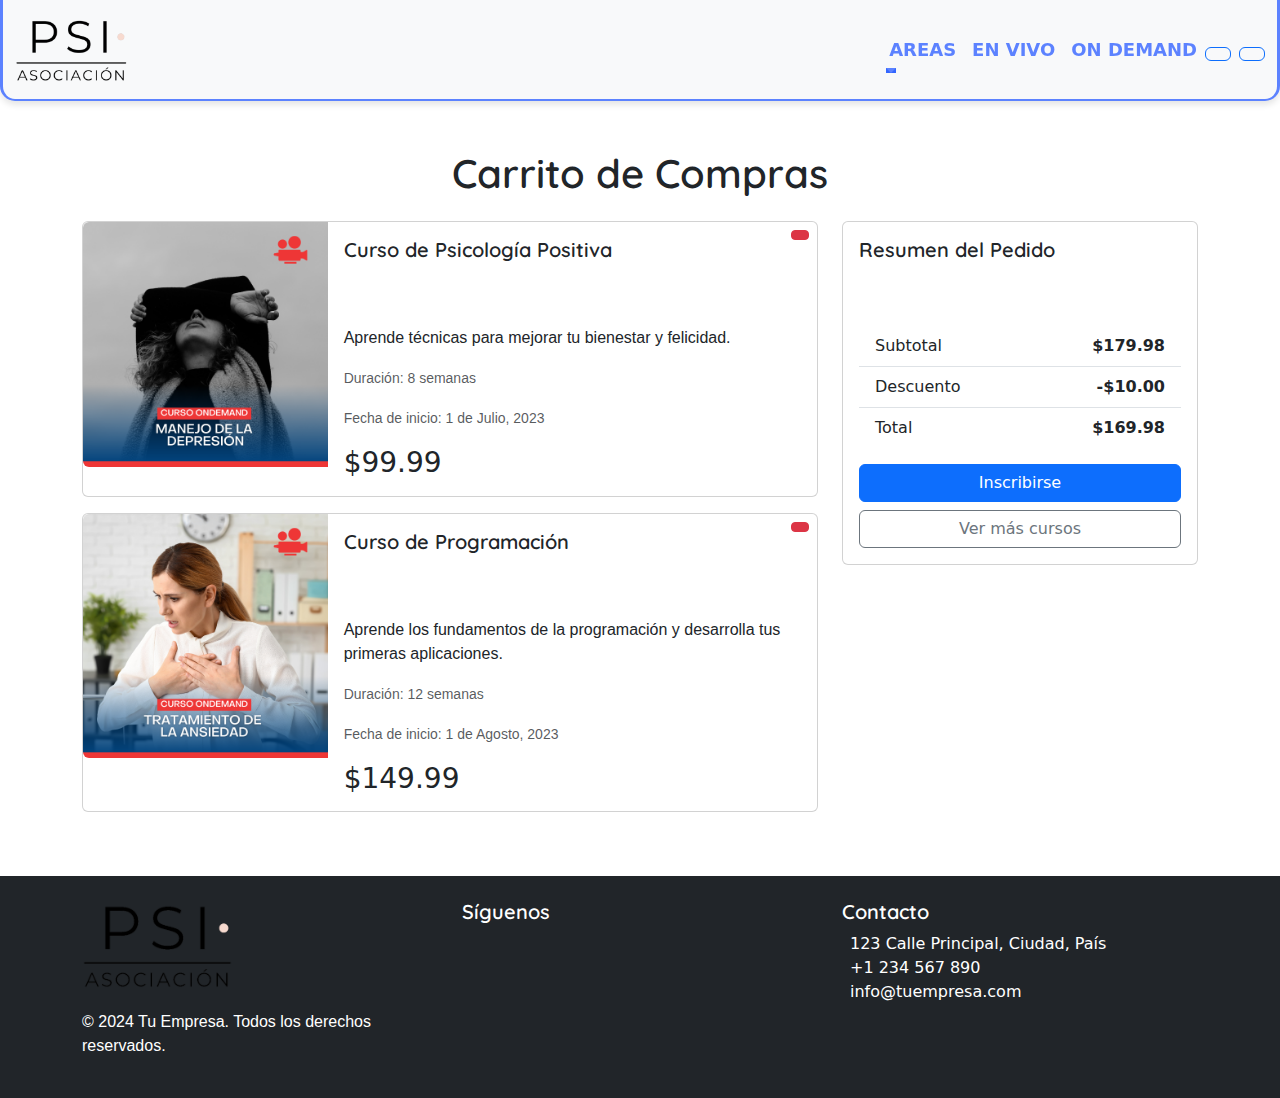
==== pages/carrito.html @ 794c86f7 "primer commit" ====
<!DOCTYPE html>
<html lang="es">
<head>
    <meta name="keywords" content="">
    <meta name="description" content="">
    <meta charset="UTF-8">
    <meta name="viewport" content="width=device-width, initial-scale=1.0">
    <link href="https://cdn.jsdelivr.net/npm/bootstrap@5.3.3/dist/css/bootstrap.min.css" rel="stylesheet" integrity="sha384-QWTKZyjpPEjISv5WaRU9OFeRpok6YctnYmDr5pNlyT2bRjXh0JMhjY6hW+ALEwIH" crossorigin="anonymous">
    
    <link rel="stylesheet" href="https://cdnjs.cloudflare.com/ajax/libs/font-awesome/6.5.1/css/all.min.css" integrity="sha512-DTOQO9RWCH3ppGqcWaEA1BIZOC6xxalwEsw9c2QQeAIftl+Vegovlnee1c9QX4TctnWMn13TZye+giMm8e2LwA==" crossorigin="anonymous" referrerpolicy="no-referrer" />
    
    <link rel="stylesheet" href="../css/style.css">
    
    <title>Landing page | PSI</title>
</head>
<body>


    <!-- NAVBAR -->
    <nav class="navbar navbar-expand-sm sticky-top bg-light">
        <div class="container-fluid">        
            <a class="navbar-brand" href="#">
                <img src="../img/psi1.png" alt="Logo" height="70" class="d-inline-block align-text-top">
            </a>                        
            <button class="navbar-toggler" type="button" data-bs-toggle="collapse" data-bs-target="#mynavbar">
            <span class="navbar-toggler-icon"></span>
            </button>
            <div class="collapse navbar-collapse" id="mynavbar">
            <ul class="navbar-nav ms-auto">
                <li class="nav-item dropdown">
                    <a class="nav-link dropdown-toggle" href="#" role="button" data-bs-toggle="dropdown">Areas <i class="fa-solid fa-chevron-down"></i></a>
                    <ul class="dropdown-menu">
                      <li><a class="dropdown-item" href="#">Psicología</a></li>
                      <li><a class="dropdown-item" href="#">Deportes</a></li>
                      <li><a class="dropdown-item" href="#">Arte</a></li>
                    </ul>
                  </li>
                <li class="nav-item">
                <a class="nav-link" href="javascript:void(0)">En Vivo</a>
                </li>
                <li class="nav-item">
                <a class="nav-link" href="javascript:void(0)">On Demand</a>
                </li>
            </ul>
            
            <div class="d-flex mt-2">
                <button class="btn btn-outline-primary me-2" type="button">
                    <i class="fa-solid fa-cart-shopping"></i> 
                </button>
                <a href="https://www.instagram.com/" target="_blank" class="btn btn-outline-primary" role="button">
                    <i class="fa-brands fa-instagram"></i> 
                </a>
            </div>
            
            </div>
        </div>
    </nav>
    <!-- MAIN -->
    
        <main class="container my-5">
            <h1 class="text-center mb-4">Carrito de Compras</h1>
            <div class="row">
                <div class="col-lg-8">
                    <!-- Curso 1 -->
                    <div class="card mb-3 position-relative">
                        <button class="btn btn-danger btn-sm position-absolute top-0 end-0 m-2"><i class="fas fa-times"></i></button>
                        <div class="row g-0">
                            <div class="col-md-4">
                                <img src="../img/curso1.png" class="img-fluid rounded-start" alt="Curso 1">
                            </div>
                            <div class="col-md-8">
                                <div class="card-body">
                                    <h5 class="card-title">Curso de Psicología Positiva</h5>
                                    <p class="card-text">Aprende técnicas para mejorar tu bienestar y felicidad.</p>
                                    <p class="card-text"><small class="text-muted">Duración: 8 semanas</small></p>
                                    <p class="card-text"><small class="text-muted">Fecha de inicio: 1 de Julio, 2023</small></p>
                                    <div class="d-flex justify-content-between align-items-center">
                                        <span class="h3 mb-0">$99.99</span>
                                    </div>
                                </div>
                            </div>
                        </div>
                    </div>
                    
                    <!-- Curso 2 -->
                    <div class="card mb-3 position-relative">
                        <button class="btn btn-danger btn-sm position-absolute top-0 end-0 m-2"><i class="fas fa-times"></i></button>
                        <div class="row g-0">
                            <div class="col-md-4">
                                <img src="../img/curso2.png" class="img-fluid rounded-start" alt="Curso de Programación">
                            </div>
                            <div class="col-md-8">
                                <div class="card-body">
                                    <h5 class="card-title">Curso de Programación</h5>
                                    <p class="card-text">Aprende los fundamentos de la programación y desarrolla tus primeras aplicaciones.</p>
                                    <p class="card-text"><small class="text-muted">Duración: 12 semanas</small></p>
                                    <p class="card-text"><small class="text-muted">Fecha de inicio: 1 de Agosto, 2023</small></p>
                                    <div class="d-flex justify-content-between align-items-center">
                                        <span class="h3 mb-0">$149.99</span>
                                    </div>
                                </div>
                            </div>
                        </div>
                    </div>
                </div>
                
                <div class="col-lg-4">
                    <div class="card">
                        <div class="card-body">
                            <h5 class="card-title">Resumen del Pedido</h5>
                            <ul class="list-group list-group-flush mb-3">
                                <li class="list-group-item d-flex justify-content-between">
                                    <span>Subtotal</span>
                                    <strong>$179.98</strong>
                                </li>
                                <li class="list-group-item d-flex justify-content-between">
                                    <span>Descuento</span>
                                    <strong>-$10.00</strong>
                                </li>
                                <li class="list-group-item d-flex justify-content-between">
                                    <span>Total</span>
                                    <strong>$169.98</strong>
                                </li>
                            </ul>
                            <a href="inscripcion.html" class="btn btn-primary w-100 mb-2">Inscribirse</a>
                            <a href="../cursos.html" class="btn btn-outline-secondary w-100">Ver más cursos</a>
                        </div>
                    </div>
                </div>
            </div>
        </main>
        

    








    <footer class="bg-dark text-white py-4">
            <div class="container">
                <div class="row">
                    <div class="col-md-4 mb-3 mb-md-0">
                        <img src="../img/psi1.png" alt="Logo" class="img-fluid mb-3" style="max-width: 150px;">
                        <p>© 2024 Tu Empresa. Todos los derechos reservados.</p>
                    </div>
                    <div class="col-md-4 mb-3 mb-md-0">
                        <h5>Síguenos</h5>
                        <div class="mt-3">
                            <a href="#" class="text-white me-3"><i class="fab fa-facebook-f"></i></a>
                            <a href="#" class="text-white me-3"><i class="fab fa-twitter"></i></a>
                            <a href="#" class="text-white me-3"><i class="fab fa-instagram"></i></a>
                            <a href="#" class="text-white"><i class="fab fa-linkedin-in"></i></a>
                        </div>
                    </div>
                    <div class="col-md-4">
                        <h5>Contacto</h5>
                        <ul class="list-unstyled">
                            <li><i class="fas fa-map-marker-alt me-2"></i>123 Calle Principal, Ciudad, País</li>
                            <li><i class="fas fa-phone me-2"></i>+1 234 567 890</li>
                            <li><i class="fas fa-envelope me-2"></i>info@tuempresa.com</li>
                        </ul>
                    </div>
                </div>
            </div>
        </footer>
    

    <!-- Owl Carousel CSS -->
    <link rel="stylesheet" href="https://cdnjs.cloudflare.com/ajax/libs/OwlCarousel2/2.3.4/assets/owl.carousel.min.css">
    <link rel="stylesheet" href="https://cdnjs.cloudflare.com/ajax/libs/OwlCarousel2/2.3.4/assets/owl.theme.default.min.css">

    <!-- Owl Carousel JS -->
    <script src="https://cdnjs.cloudflare.com/ajax/libs/jquery/3.6.0/jquery.min.js"></script>
    <script src="https://cdnjs.cloudflare.com/ajax/libs/OwlCarousel2/2.3.4/owl.carousel.min.js"></script>
    <script>
        $(document).ready(function(){
            $(".owl-carousel").owlCarousel({
                loop: true,
                margin: 10,
                nav: true,
                autoplay: true,
                responsive: {
                    0: {
                    items: 1.2                                               
                    },
                    768: {
                        items: 2.3
                    },
                    992: {
                        items: 3.5
                    }
                }
            });
        });
    </script>


    <script src="https://cdn.jsdelivr.net/npm/bootstrap@5.3.3/dist/js/bootstrap.bundle.min.js" integrity="sha384-YvpcrYf0tY3lHB60NNkmXc5s9fDVZLESaAA55NDzOxhy9GkcIdslK1eN7N6jIeHz" crossorigin="anonymous"></script>
</body>
</html>
---- css/style.css ----
@import url('https://fonts.googleapis.com/css2?family=Quicksand:wght@300..700&display=swap');


/* Reset styles */
* {
    margin: 0;
    padding: 0;
    box-sizing: border-box;
}

::-webkit-scrollbar {
    width: 10px;
    background-color: rgb(92, 130, 255);
  }
  
  ::-webkit-scrollbar-thumb {
    background-color: #f6f6f6;
  }
  
h1,h2,h3,h4,h5 {
    font-family: "Quicksand", sans-serif;
    font-optical-sizing: auto;
    font-weight: 600;
    font-style: normal;
}
p {
    font-family: "Montserrat", sans-serif;
    font-optical-sizing: auto;
    font-weight: 400;
    font-style: normal;
}
/* Navbar styles */
.navbar {
    border-width: 0 3px 2.5px 3px;
    border-style: solid;
    border-color: rgb(92, 130, 255);
    border-radius: 0 0 15px 15px;
    box-shadow: 0 4px 6px rgba(0, 0, 0, 0.1);    
}
/* Navbar links styles */
.navbar-nav .nav-link {
    color: rgb(92, 130, 255);
    font-size: 18px;
    font-weight: bold;
    text-transform: uppercase;
}

/* Navbar links hover animation */
.navbar-nav .nav-link {
    transition: color 0.3s ease, transform 0.3s ease;
}

.navbar-nav .nav-link:hover {
    color: #3366ff;
    transform: translateY(-2px);
    position: relative;
    }
    
.navbar-nav .nav-link::after {
    content: '';
    position: absolute;
    width: 0;
    height: 2px;
    bottom: -2px;
    left: 0;
    background-color: #3366ff;
    transition: width 0.3s ease;
}
    
.navbar-nav .nav-link:hover::after {
    width: 50%;    
}
.principal{
    height: 80vh;
}

.bg-inicial {
    background-image: url('../img/principal_mujercomputadora.jpg');
    background-size: cover;
    background-position: center;
    background-repeat: no-repeat;
}

/* Dropdown animation */
.dropdown-menu {
    display: block;
    opacity: 0;
    visibility: hidden;
    transform: translateY(-10px);
    transition: opacity 0.3s ease, transform 0.3s ease, visibility 0.3s;
}

.dropdown:hover > .dropdown-menu {
    opacity: 1;
    visibility: visible;
    transform: translateY(0);
}

.dropdown-item {
    transition: background-color 0.3s ease, color 0.3s ease;
}

.dropdown-item:hover {
    background-color: rgba(92, 130, 255, 0.1);
    color: #3366ff;
}


/* Estilos para los controles de prev y next del Owl Carousel */
.owl-nav button {
    position: absolute;
    width: 35px;
    top: 50%;
    transform: translateY(-50%);
    background-color: rgba(92, 130, 255, 0.7) !important; /* Color de fondo con opacidad */
    color: white !important; /* Color del icono */
    font-size: 24px !important; /* Tamaño del icono */
    padding: 10px 15px !important; /* Espaciado interno del botón */
    border-radius: 50% !important; /* Forma circular */
    transition: all 0.3s ease; /* Transición suave para efectos hover */
}

/* Posicionamiento del botón prev */
.owl-nav button.owl-prev {
    left: 10px;
}

/* Posicionamiento del botón next */
.owl-nav button.owl-next {
    right: 10px;
}

/* Efecto hover para los botones de navegación */
.owl-nav button:hover {
    background-color: rgb(92, 130, 255) !important; /* Color sólido en hover */
    box-shadow: 0 0 10px rgba(0, 0, 0, 0.3); /* Sombra en hover */
}

/* Estilos para los dots (indicadores) del Owl Carousel */
.owl-dots {
    text-align: center;
    margin-top: 20px; /* Espacio superior */
}

.owl-dots .owl-dot {
    display: inline-block;
    margin: 0 5px; /* Espacio entre dots */
}

.owl-dots .owl-dot span {
    width: 10px;
    height: 10px;
    background-color: #cc1818; /* Color de fondo para dots inactivos */
    border-radius: 50%;
    display: block;
    transition: all 0.3s ease;
}

/* Estilo para el dot activo */
.owl-dots .owl-dot.active span {
    background-color: rgb(92, 130, 255); /* Color para el dot activo */
    width: 14px; /* Ligeramente más grande */
    height: 14px;
}

/* Efecto hover para los dots */
.owl-dots .owl-dot:hover span {
    background-color: rgb(92, 130, 255, 0.7); /* Color semi-transparente en hover */
}

/* Estilos para los tabs */
.nav-tabs .nav-item .nav-link {
    background-color: rgb(255, 255, 255);
    color: rgb(37, 14, 78);
    border: 2px solid rgb(92, 130, 255);
    padding: 10px 20px;
    margin-right: 10px;
    border-radius: 5px;
    transition: all 0.3s ease;
}

.nav-tabs .nav-item .nav-link:hover {
    background-color: rgba(92, 130, 255, 0.8);
}

.nav-tabs .nav-item .nav-link.active {
    background-color: #cc1818;
    border: 2px solid #cc1818;
    color: white;
    transform: scale(1.05);
}
.tipoCursada {
    background-color: #3366ff;
    width: 60%;
    text-align: center;
    color: white;
    border-radius: 20px;    
}
.card-title{
    height: 80px;
}

.tipoCursada2{
    background-color: #cc1818;
    width: 60%;
    text-align: center;
    color: white;
    border-radius: 20px;
}


.blur {
    backdrop-filter: blur(5px);
    -webkit-backdrop-filter: blur(5px);
    background-image: linear-gradient(to bottom, rgba(0, 0, 0, 0.7), rgba(0, 0, 0, 0.3));
}


@media (min-width: 768px) {
    .principal {
        height: 90vh;
        background-image: url(../img/principal_2.jpg);
    }
    .bg-inicial {
        background-position: center;
    }
    .navbar-nav .nav-link:hover::after {
        width: 100%;    
    }
}
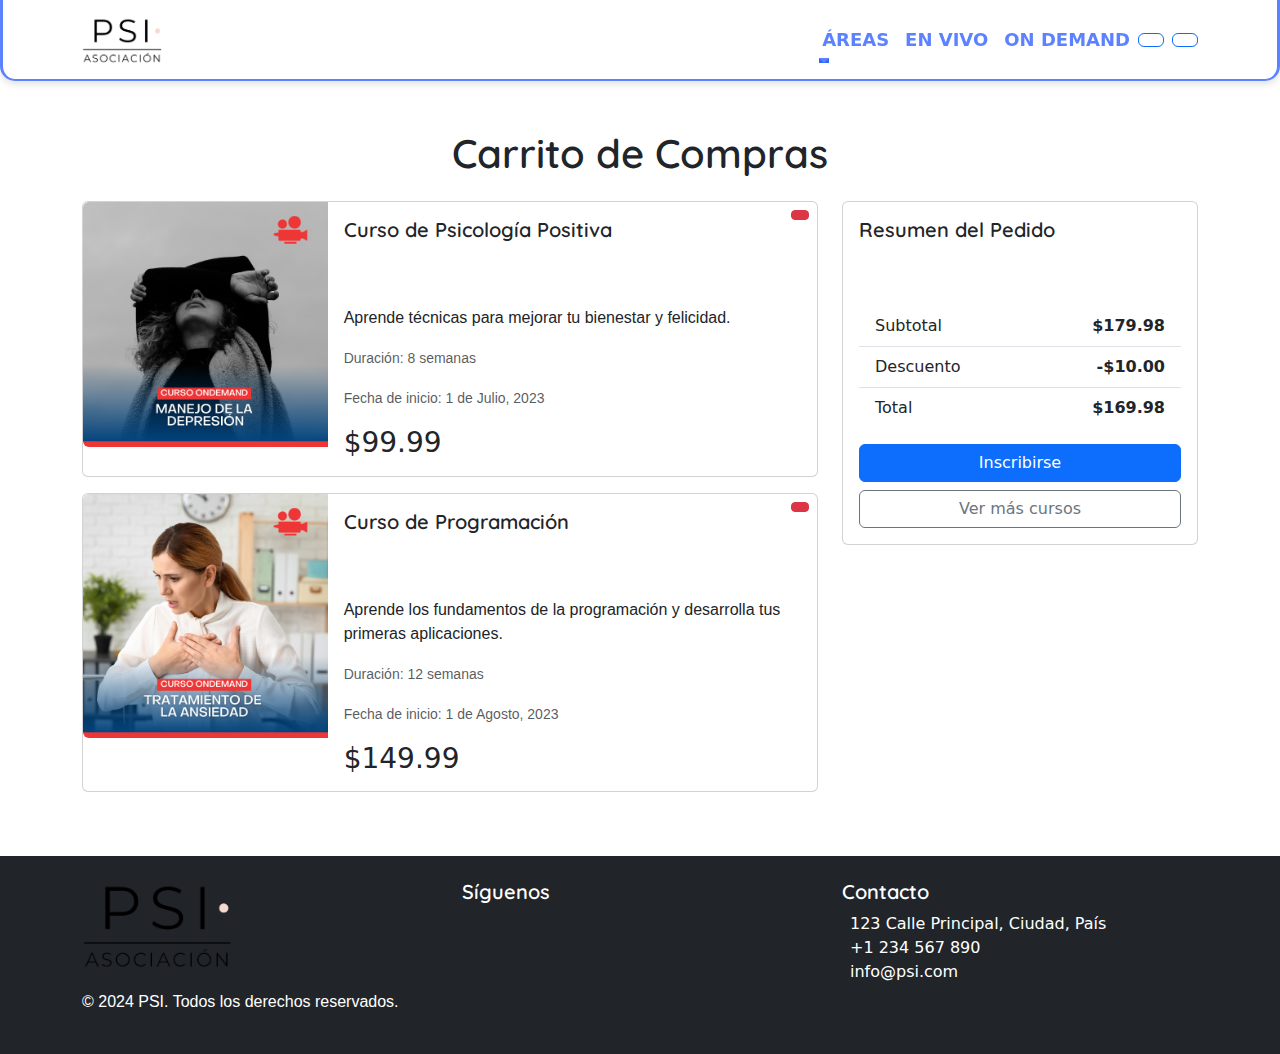
==== commit dcd033ed: "commit 2" ====
--- a/pages/carrito.html
+++ b/pages/carrito.html
@@ -17,41 +17,39 @@
 
 
     <!-- NAVBAR -->
-    <nav class="navbar navbar-expand-sm sticky-top bg-light">
-        <div class="container-fluid">        
+    <nav class="navbar navbar-expand-lg navbar-light bg-white sticky-top">
+        <div class="container">        
             <a class="navbar-brand" href="#">
-                <img src="../img/psi1.png" alt="Logo" height="70" class="d-inline-block align-text-top">
+                <img src="../img/psi1.png" alt="Logo" height="50" class="d-inline-block align-text-top">
             </a>                        
-            <button class="navbar-toggler" type="button" data-bs-toggle="collapse" data-bs-target="#mynavbar">
-            <span class="navbar-toggler-icon"></span>
+            <button class="navbar-toggler" type="button" data-bs-toggle="collapse" data-bs-target="#navbarNav">
+                <span class="navbar-toggler-icon"></span>
             </button>
-            <div class="collapse navbar-collapse" id="mynavbar">
-            <ul class="navbar-nav ms-auto">
-                <li class="nav-item dropdown">
-                    <a class="nav-link dropdown-toggle" href="#" role="button" data-bs-toggle="dropdown">Areas <i class="fa-solid fa-chevron-down"></i></a>
-                    <ul class="dropdown-menu">
-                      <li><a class="dropdown-item" href="#">Psicología</a></li>
-                      <li><a class="dropdown-item" href="#">Deportes</a></li>
-                      <li><a class="dropdown-item" href="#">Arte</a></li>
-                    </ul>
-                  </li>
-                <li class="nav-item">
-                <a class="nav-link" href="javascript:void(0)">En Vivo</a>
-                </li>
-                <li class="nav-item">
-                <a class="nav-link" href="javascript:void(0)">On Demand</a>
-                </li>
-            </ul>
-            
-            <div class="d-flex mt-2">
-                <button class="btn btn-outline-primary me-2" type="button">
-                    <i class="fa-solid fa-cart-shopping"></i> 
-                </button>
-                <a href="https://www.instagram.com/" target="_blank" class="btn btn-outline-primary" role="button">
-                    <i class="fa-brands fa-instagram"></i> 
-                </a>
-            </div>
-            
+            <div class="collapse navbar-collapse" id="navbarNav">
+                <ul class="navbar-nav ms-auto">
+                    <li class="nav-item dropdown">
+                        <a class="nav-link dropdown-toggle" href="#" role="button" data-bs-toggle="dropdown">Áreas <i class="fas fa-chevron-down"></i></a>
+                        <ul class="dropdown-menu">
+                            <li><a class="dropdown-item" href="#">Psicología</a></li>
+                            <li><a class="dropdown-item" href="#">Deportes</a></li>
+                            <li><a class="dropdown-item" href="#">Arte</a></li>
+                        </ul>
+                    </li>
+                    <li class="nav-item">
+                        <a class="nav-link" href="#">En Vivo</a>
+                    </li>
+                    <li class="nav-item">
+                        <a class="nav-link" href="#">On Demand</a>
+                    </li>
+                </ul>
+                <div class="d-flex align-items-center">
+                    <button class="btn btn-outline-primary me-2" type="button">
+                        <i class="fas fa-shopping-cart"></i> 
+                    </button>
+                    <a href="https://www.instagram.com/" target="_blank" class="btn btn-outline-primary">
+                        <i class="fab fa-instagram"></i> 
+                    </a>
+                </div>
             </div>
         </div>
     </nav>
@@ -140,20 +138,20 @@
 
 
 
-    <footer class="bg-dark text-white py-4">
+        <footer class="bg-dark text-white py-4">
             <div class="container">
                 <div class="row">
                     <div class="col-md-4 mb-3 mb-md-0">
                         <img src="../img/psi1.png" alt="Logo" class="img-fluid mb-3" style="max-width: 150px;">
-                        <p>© 2024 Tu Empresa. Todos los derechos reservados.</p>
+                        <p>© 2024 PSI. Todos los derechos reservados.</p>
                     </div>
                     <div class="col-md-4 mb-3 mb-md-0">
                         <h5>Síguenos</h5>
                         <div class="mt-3">
-                            <a href="#" class="text-white me-3"><i class="fab fa-facebook-f"></i></a>
-                            <a href="#" class="text-white me-3"><i class="fab fa-twitter"></i></a>
-                            <a href="#" class="text-white me-3"><i class="fab fa-instagram"></i></a>
-                            <a href="#" class="text-white"><i class="fab fa-linkedin-in"></i></a>
+                            <a href="#" class="text-white me-3"><i class="fab fa-facebook-f fa-lg"></i></a>
+                            <a href="#" class="text-white me-3"><i class="fab fa-twitter fa-lg"></i></a>
+                            <a href="#" class="text-white me-3"><i class="fab fa-instagram fa-lg"></i></a>
+                            <a href="#" class="text-white"><i class="fab fa-linkedin-in fa-lg"></i></a>
                         </div>
                     </div>
                     <div class="col-md-4">
@@ -161,7 +159,7 @@
                         <ul class="list-unstyled">
                             <li><i class="fas fa-map-marker-alt me-2"></i>123 Calle Principal, Ciudad, País</li>
                             <li><i class="fas fa-phone me-2"></i>+1 234 567 890</li>
-                            <li><i class="fas fa-envelope me-2"></i>info@tuempresa.com</li>
+                            <li><i class="fas fa-envelope me-2"></i>info@psi.com</li>
                         </ul>
                     </div>
                 </div>
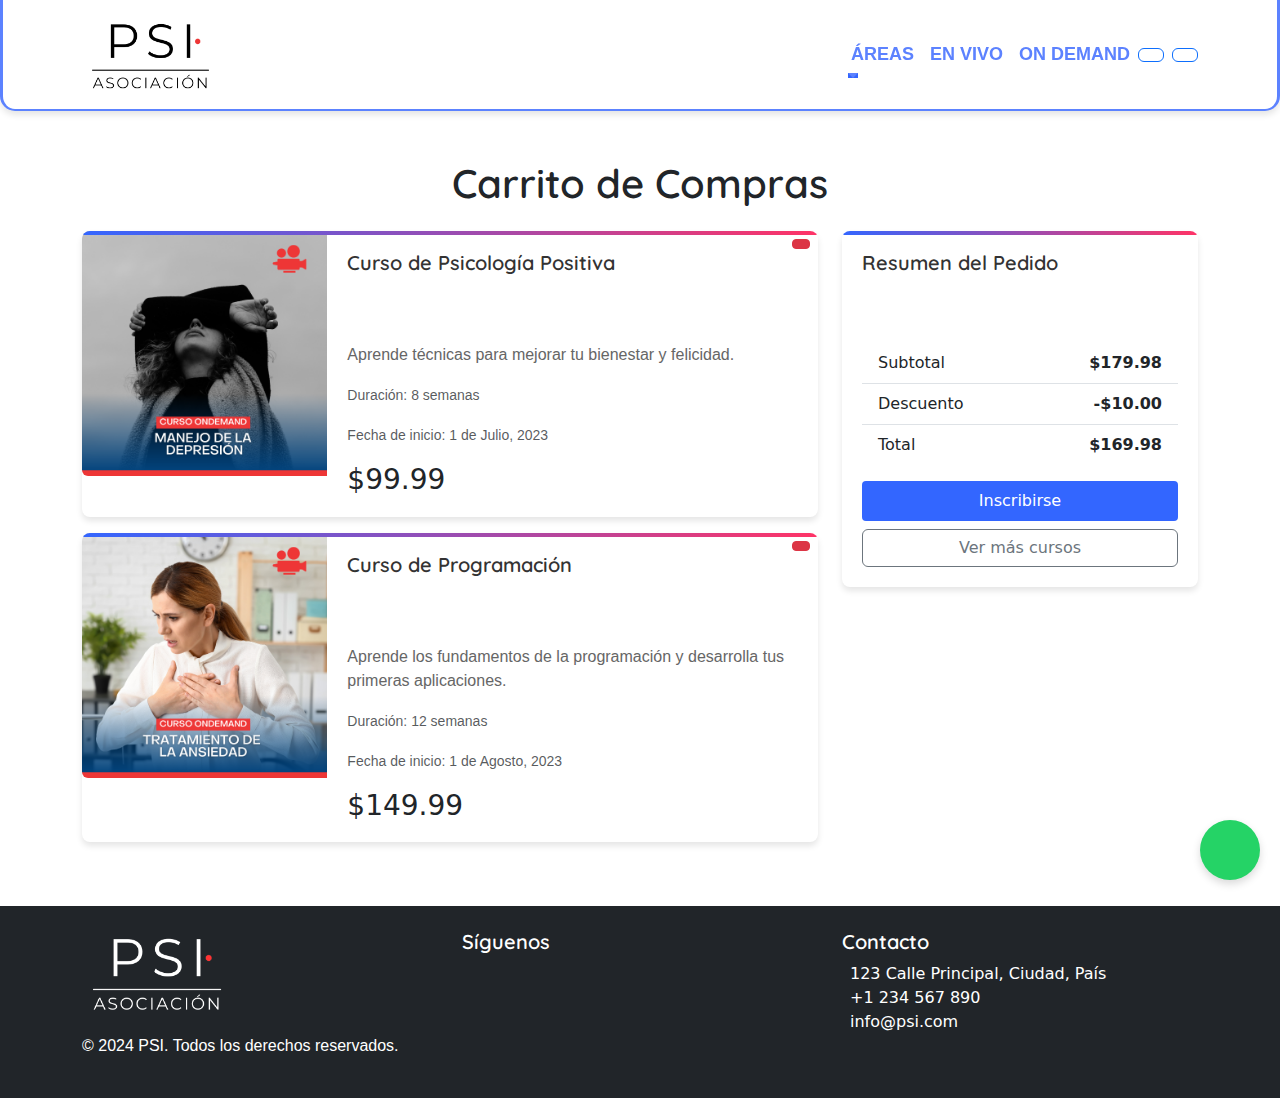
==== commit 1bf28f75: "3er commit" ====
--- a/pages/carrito.html
+++ b/pages/carrito.html
@@ -16,43 +16,48 @@
 <body>
 
 
-    <!-- NAVBAR -->
-    <nav class="navbar navbar-expand-lg navbar-light bg-white sticky-top">
-        <div class="container">        
-            <a class="navbar-brand" href="#">
-                <img src="../img/psi1.png" alt="Logo" height="50" class="d-inline-block align-text-top">
-            </a>                        
-            <button class="navbar-toggler" type="button" data-bs-toggle="collapse" data-bs-target="#navbarNav">
-                <span class="navbar-toggler-icon"></span>
-            </button>
-            <div class="collapse navbar-collapse" id="navbarNav">
-                <ul class="navbar-nav ms-auto">
-                    <li class="nav-item dropdown">
-                        <a class="nav-link dropdown-toggle" href="#" role="button" data-bs-toggle="dropdown">Áreas <i class="fas fa-chevron-down"></i></a>
-                        <ul class="dropdown-menu">
-                            <li><a class="dropdown-item" href="#">Psicología</a></li>
-                            <li><a class="dropdown-item" href="#">Deportes</a></li>
-                            <li><a class="dropdown-item" href="#">Arte</a></li>
-                        </ul>
-                    </li>
-                    <li class="nav-item">
-                        <a class="nav-link" href="#">En Vivo</a>
-                    </li>
-                    <li class="nav-item">
-                        <a class="nav-link" href="#">On Demand</a>
-                    </li>
-                </ul>
-                <div class="d-flex align-items-center">
-                    <button class="btn btn-outline-primary me-2" type="button">
-                        <i class="fas fa-shopping-cart"></i> 
-                    </button>
-                    <a href="https://www.instagram.com/" target="_blank" class="btn btn-outline-primary">
-                        <i class="fab fa-instagram"></i> 
-                    </a>
-                </div>
+    <a href="https://wa.me/1234567890" class="whatsapp-btn" target="_blank">
+            
+    </a>
+
+<!-- NAVBAR -->
+<nav class="navbar navbar-expand-lg navbar-light bg-white sticky-top">
+    <div class="container">        
+        <a class="navbar-brand" href="#">
+            <img src="../img/ASOCIACION-PSI-Logos-2.png" alt="Logo" height="80" class="d-inline-block align-text-top">
+        </a>                        
+        <button class="navbar-toggler" type="button" data-bs-toggle="collapse" data-bs-target="#navbarNav">
+            <span class="navbar-toggler-icon"></span>
+        </button>
+        <div class="collapse navbar-collapse" id="navbarNav">
+            <ul class="navbar-nav ms-auto">
+                <li class="nav-item dropdown">
+                    <a class="nav-link dropdown-toggle" href="#" role="button" data-bs-toggle="dropdown">Áreas <i class="fas fa-chevron-down"></i></a>
+                    <ul class="dropdown-menu">
+                        <li><a class="dropdown-item" href="#">Psicología</a></li>
+                        <li><a class="dropdown-item" href="#">Deportes</a></li>
+                        <li><a class="dropdown-item" href="#">Arte</a></li>
+                    </ul>
+                </li>
+                <li class="nav-item">
+                    <a class="nav-link" href="#">En Vivo</a>
+                </li>
+                <li class="nav-item">
+                    <a class="nav-link" href="#">On Demand</a>
+                </li>
+            </ul>
+            <div class="d-flex align-items-center">
+                <button class="btn btn-outline-primary me-2" type="button">
+                    <i class="fas fa-shopping-cart"></i> 
+                </button>
+                <a href="https://www.instagram.com/" target="_blank" class="btn btn-outline-primary">
+                    <i class="fab fa-instagram"></i> 
+                </a>
             </div>
         </div>
-    </nav>
+    </div>
+</nav>
+
     <!-- MAIN -->
     
         <main class="container my-5">
@@ -142,7 +147,7 @@
             <div class="container">
                 <div class="row">
                     <div class="col-md-4 mb-3 mb-md-0">
-                        <img src="../img/psi1.png" alt="Logo" class="img-fluid mb-3" style="max-width: 150px;">
+                        <img src="../img/psi_transparente_blanco.png" alt="Logo" class="img-fluid mb-3" style="max-width: 150px;">
                         <p>© 2024 PSI. Todos los derechos reservados.</p>
                     </div>
                     <div class="col-md-4 mb-3 mb-md-0">
--- a/css/style.css
+++ b/css/style.css
@@ -44,6 +44,7 @@
     font-size: 18px;
     font-weight: bold;
     text-transform: uppercase;
+    font-family: "Montserrat", sans-serif;
 }
 
 /* Navbar links hover animation */
@@ -216,6 +217,264 @@
     background-image: linear-gradient(to bottom, rgba(0, 0, 0, 0.7), rgba(0, 0, 0, 0.3));
 }
 
+.card {
+    position: relative;
+    border: none;
+    border-radius: 8px;
+    background-color: #ffffff;
+    box-shadow: 0 4px 6px rgba(0, 0, 0, 0.1);
+    transition: all 0.3s ease;
+    overflow: hidden;
+}
+
+.card:hover {
+    transform: translateY(-5px);
+    box-shadow: 0 8px 15px rgba(0, 0, 0, 0.2);
+}
+
+.card::before {
+    content: "";
+    position: absolute;
+    top: 0;
+    left: 0;
+    right: 0;
+    height: 4px;
+    background: linear-gradient(90deg, #3366ff, #ff3366);
+}
+
+.card-title {
+    font-size: 1.25rem;
+    font-weight: 600;
+    color: #333333;
+    margin-bottom: 0.75rem;
+}
+
+.card-text {
+    font-size: 1rem;
+    color: #666666;
+    line-height: 1.5;
+}
+
+.card-img-top {
+    width: 100%;
+    height: auto;
+    object-fit: cover;
+}
+
+.card-body {
+    padding: 1.25rem;
+}
+
+.card-footer {
+    background-color: #f8f9fa;
+    border-top: 1px solid #e9ecef;
+    padding: 0.75rem 1.25rem;
+}
+
+.btn-primary {
+    background-color: #3366ff;
+    border: none;
+    padding: 0.5rem 1rem;
+    font-size: 1rem;
+    border-radius: 4px;
+    transition: background-color 0.3s ease;
+}
+
+.btn-primary:hover,
+.btn-primary:focus {
+    background-color: #254bdb;
+}
+
+.btn-primary:focus {
+    box-shadow: 0 0 0 0.2rem rgba(51, 102, 255, 0.5);
+}
+
+
+.tabs-pane {
+    background-color: #ffffff;
+    border-radius: 8px;
+    box-shadow: 0 4px 6px rgba(0, 0, 0, 0.1);
+    margin-bottom: 1.5rem;
+    transition: box-shadow 0.3s ease;
+}
+
+.tabs-pane:hover {
+    box-shadow: 0 6px 12px rgba(0, 0, 0, 0.15);
+}
+
+.tabs-pane .nav-tabs {
+    border-bottom: 1px solid #e9ecef;
+    padding: 0.75rem 1.25rem 0;
+}
+
+.tabs-pane .nav-link {
+    color: #666666;
+    font-size: 1rem;
+    font-weight: 600;
+    padding: 0.5rem 1rem;
+    border: none;
+    border-bottom: 2px solid transparent;
+    transition: color 0.3s ease, border-color 0.3s ease;
+}
+
+.tabs-pane .nav-link:hover,
+.tabs-pane .nav-link:focus {
+    color: #3366ff;
+}
+
+.tabs-pane .nav-link.active {
+    color: #3366ff;
+    border-bottom-color: #3366ff;
+}
+
+.tabs-pane .tab-content {
+    padding: 1.25rem;
+}
+
+.course-filter {
+    background-color: #f8f9fa;
+    border: 1px solid #e9ecef;
+    border-radius: 8px;
+    padding: 1.25rem;
+    margin-bottom: 1.5rem;
+}
+
+.course-filter .form-group {
+    margin-bottom: 1rem;
+}
+
+.course-filter label {
+    font-size: 1rem;
+    font-weight: 600;
+    color: #333333;
+    margin-bottom: 0.5rem;
+}
+
+.course-filter select,
+.course-filter input[type="text"] {
+    width: 100%;
+    padding: 0.5rem;
+    font-size: 1rem;
+    border: 1px solid #ced4da;
+    border-radius: 4px;
+    transition: border-color 0.3s ease, box-shadow 0.3s ease;
+}
+
+.course-filter select:focus,
+.course-filter input[type="text"]:focus {
+    border-color: #3366ff;
+    outline: none;
+    box-shadow: 0 0 0 0.2rem rgba(51, 102, 255, 0.25);
+}
+
+.course-filter .btn-filter {
+    background-color: #3366ff;
+    border: none;
+    color: #ffffff;
+    padding: 0.5rem 1rem;
+    font-size: 1rem;
+    border-radius: 4px;
+    transition: background-color 0.3s ease;
+}
+
+.course-filter .btn-filter:hover,
+.course-filter .btn-filter:focus {
+    background-color: #254bdb;
+}
+
+.course-filter .btn-filter:focus {
+    box-shadow: 0 0 0 0.2rem rgba(51, 102, 255, 0.5);
+}
+
+
+@media (prefers-reduced-motion: reduce) {
+    .card,
+    .btn-primary {
+        transition: none;
+    }
+}
+
+@media (max-width: 768px) {
+    .card-title {
+        font-size: 1.1rem;
+    }
+
+    .card-text {
+        font-size: 0.9rem;
+    }
+}
+
+.whatsapp-btn {
+    position: fixed;
+    bottom: 20px;
+    right: 20px;
+    z-index: 1000;
+    background-color: #25D366;
+    color: #fff;
+    border-radius: 50%;
+    width: 60px;
+    height: 60px;
+    display: flex;
+    justify-content: center;
+    align-items: center;
+    font-size: 30px;
+    box-shadow: 0 4px 8px rgba(0, 0, 0, 0.15);
+    transition: all 0.3s ease;
+    text-decoration: none;
+}
+
+.whatsapp-btn:hover,
+.whatsapp-btn:focus {
+    background-color: #128C7E;
+    transform: scale(1.1);
+    box-shadow: 0 6px 12px rgba(0, 0, 0, 0.2);
+}
+
+.whatsapp-btn:focus {
+    outline: none;
+    box-shadow: 0 0 0 0.2rem rgba(37, 211, 102, 0.5);
+}
+
+.whatsapp-btn::before {
+    content: "\f232";
+    font-family: "Font Awesome 5 Brands";
+}
+
+@media (max-width: 768px) {
+    .whatsapp-btn {
+        width: 50px;
+        height: 50px;
+        font-size: 25px;
+        bottom: 15px;
+        right: 15px;
+    }
+}
+
+@keyframes pulse {
+    0% {
+        transform: scale(1);
+    }
+    50% {
+        transform: scale(1.1);
+    }
+    100% {
+        transform: scale(1);
+    }
+}
+
+.whatsapp-btn:hover {
+    animation: pulse 1s infinite;
+}
+
+@media (prefers-reduced-motion: reduce) {
+    .whatsapp-btn {
+        transition: none;
+    }
+    .whatsapp-btn:hover {
+        animation: none;
+        transform: none;
+    }
+}
 
 @media (min-width: 768px) {
     .principal {
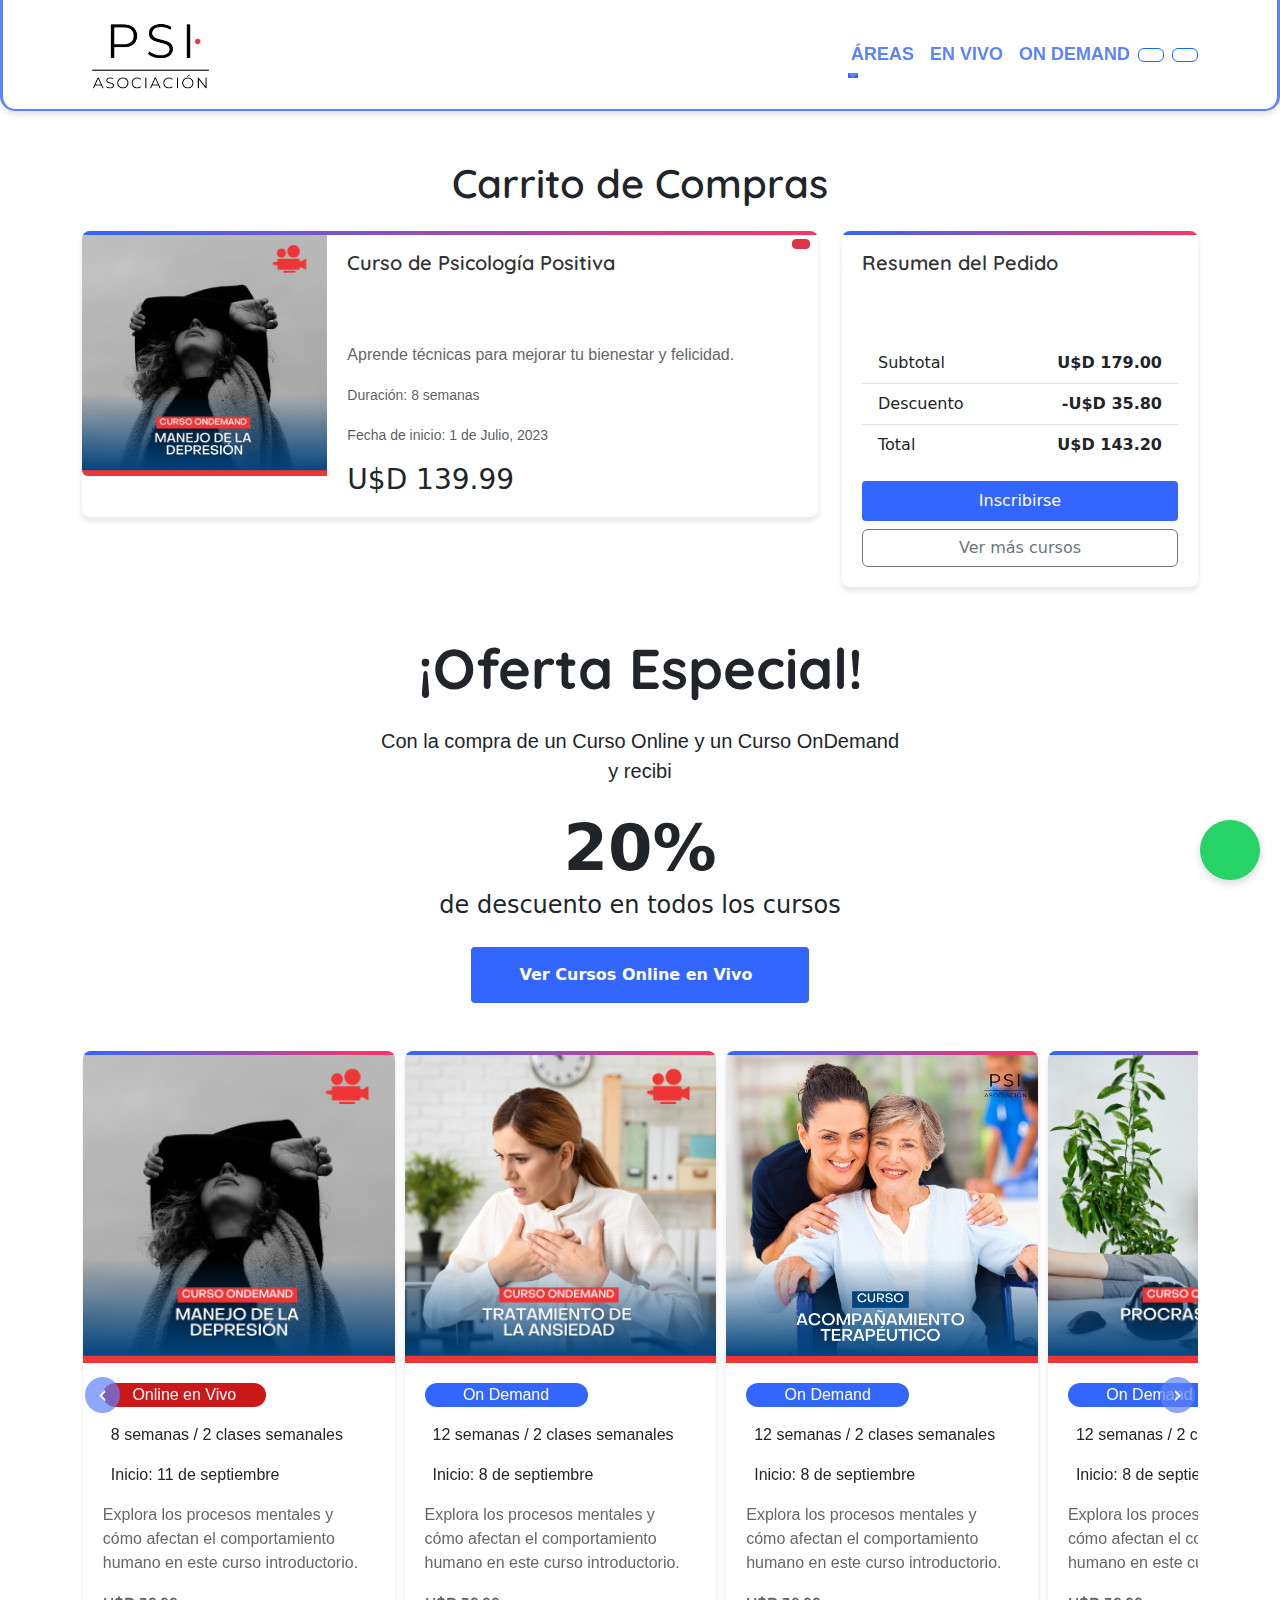
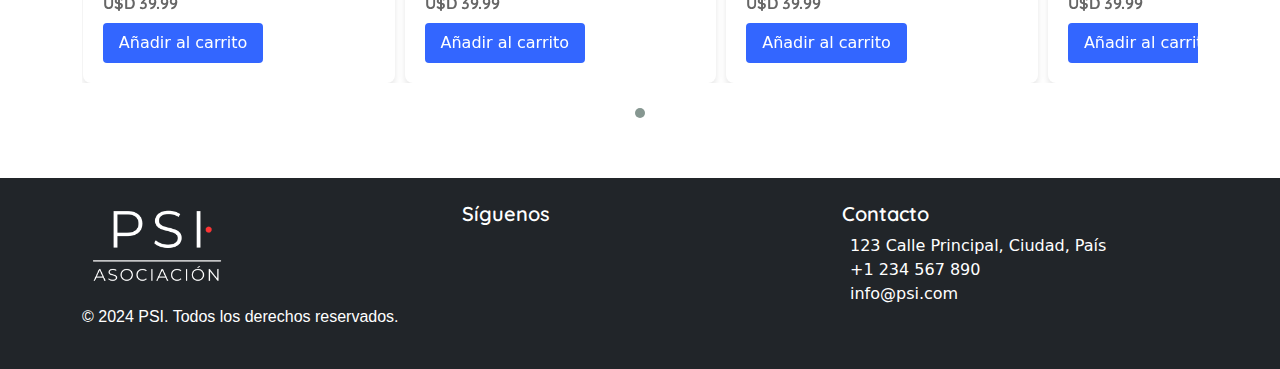
==== commit 842cb57a: "V 23/9" ====
--- a/pages/carrito.html
+++ b/pages/carrito.html
@@ -78,7 +78,7 @@
                                     <p class="card-text"><small class="text-muted">Duración: 8 semanas</small></p>
                                     <p class="card-text"><small class="text-muted">Fecha de inicio: 1 de Julio, 2023</small></p>
                                     <div class="d-flex justify-content-between align-items-center">
-                                        <span class="h3 mb-0">$99.99</span>
+                                        <span class="h3 mb-0">U$D 139.99</span>
                                     </div>
                                 </div>
                             </div>
@@ -86,25 +86,6 @@
                     </div>
                     
                     <!-- Curso 2 -->
-                    <div class="card mb-3 position-relative">
-                        <button class="btn btn-danger btn-sm position-absolute top-0 end-0 m-2"><i class="fas fa-times"></i></button>
-                        <div class="row g-0">
-                            <div class="col-md-4">
-                                <img src="../img/curso2.png" class="img-fluid rounded-start" alt="Curso de Programación">
-                            </div>
-                            <div class="col-md-8">
-                                <div class="card-body">
-                                    <h5 class="card-title">Curso de Programación</h5>
-                                    <p class="card-text">Aprende los fundamentos de la programación y desarrolla tus primeras aplicaciones.</p>
-                                    <p class="card-text"><small class="text-muted">Duración: 12 semanas</small></p>
-                                    <p class="card-text"><small class="text-muted">Fecha de inicio: 1 de Agosto, 2023</small></p>
-                                    <div class="d-flex justify-content-between align-items-center">
-                                        <span class="h3 mb-0">$149.99</span>
-                                    </div>
-                                </div>
-                            </div>
-                        </div>
-                    </div>
                 </div>
                 
                 <div class="col-lg-4">
@@ -114,19 +95,98 @@
                             <ul class="list-group list-group-flush mb-3">
                                 <li class="list-group-item d-flex justify-content-between">
                                     <span>Subtotal</span>
-                                    <strong>$179.98</strong>
+                                    <strong>U$D 179.00</strong>
                                 </li>
                                 <li class="list-group-item d-flex justify-content-between">
                                     <span>Descuento</span>
-                                    <strong>-$10.00</strong>
+                                    <strong>-U$D 35.80</strong>
                                 </li>
                                 <li class="list-group-item d-flex justify-content-between">
                                     <span>Total</span>
-                                    <strong>$169.98</strong>
+                                    <strong>U$D 143.20</strong>
                                 </li>
                             </ul>
                             <a href="inscripcion.html" class="btn btn-primary w-100 mb-2">Inscribirse</a>
                             <a href="../cursos.html" class="btn btn-outline-secondary w-100">Ver más cursos</a>
+                        </div>
+                    </div>
+                </div>
+
+
+                <section class="promocion bg-gradient py-5" data-aos="fade-up">
+                    <div class="container">
+                        <div class="row justify-content-center">
+                            <div class="col-md-8 text-center">
+                                <h2 class="mb-4 display-4 fw-bold">¡Oferta Especial!</h2>
+                                <p class="lead mb-4">Con la compra de un Curso Online y un Curso OnDemand<br> y recibi </p>
+                                <div class="discount-badge mb-4">
+                                    <span class="display-3 fw-bold">20%<br></span>
+                                    <span class="fs-4">de descuento en todos los cursos</span>
+                                </div>
+                                
+                                <a href="#cursos-online" class="btn btn-primary btn-lg px-5 py-3 fw-bold" aria-label="Ver Cursos Online en Vivo">
+                                    Ver Cursos Online en Vivo
+                                    <i class="fas fa-arrow-right ms-2" aria-hidden="true"></i>
+                                </a>
+                            </div>
+                        </div>
+                    </div>
+                </section>
+                <div class="owl-carousel owl-theme">
+                    <div class="item" data-aos="zoom-in">
+                        <div class="card">
+                            <img src="../img/curso1.png" class="card-img-top" alt="Instructor en estimulación cognitiva">
+                            <div class="card-body">
+                                <p class="tipoCursada2"><i class="fa-regular fa-dot"></i>Online en Vivo</p>
+                                <p><i class="fa-solid fa-clock me-2"></i>8 semanas / 2 clases semanales</p>
+                                <p><i class="fa-regular fa-calendar me-2"></i></i>Inicio: 11 de septiembre</p>
+
+                                <p class="card-text overflow-hidden" style="height: 4.5em;">Explora los procesos mentales y cómo afectan el comportamiento humano en este curso introductorio.</p>
+                                <h3 class="card-text"><strong>U$D 39.99</strong></h3>
+                                <a href="./pages/detalle_curso.html" class="btn btn-primary">Añadir al carrito</a>
+                            </div>
+                        </div>
+                    </div>
+                    <div class="item" data-aos="zoom-in">
+                        <div class="card">
+                            <img src="../img/curso2.png" class="card-img-top" alt="Psicología de las personalidades">
+                            <div class="card-body">
+                                <p class="tipoCursada"><i class="fa-regular fa-dot"></i>On Demand</p>
+                                <p><i class="fa-solid fa-clock me-2"></i>12 semanas / 2 clases semanales</p>
+                                <p><i class="fa-regular fa-calendar me-2"></i></i>Inicio: 8 de septiembre</p>
+
+                                <p class="card-text overflow-hidden" style="height: 4.5em;">Explora los procesos mentales y cómo afectan el comportamiento humano en este curso introductorio.</p>
+                                <h3 class="card-text"><strong>U$D 39.99</strong></h3>
+                                <a href="./pages/detalle_curso.html" class="btn btn-primary">Añadir al carrito</a>
+                            </div>
+                        </div>
+                    </div>
+                    <div class="item" data-aos="zoom-in">
+                        <div class="card">
+                            <img src="../img/curso4.png" class="card-img-top" alt="Psicología de las personalidades">
+                            <div class="card-body">
+                                <p class="tipoCursada"><i class="fa-regular fa-dot"></i>On Demand</p>
+                                <p><i class="fa-solid fa-clock me-2"></i>12 semanas / 2 clases semanales</p>
+                                <p><i class="fa-regular fa-calendar me-2"></i></i>Inicio: 8 de septiembre</p>
+
+                                <p class="card-text overflow-hidden" style="height: 4.5em;">Explora los procesos mentales y cómo afectan el comportamiento humano en este curso introductorio.</p>
+                                <h3 class="card-text"><strong>U$D 39.99</strong></h3>
+                                <a href="./pages/detalle_curso.html" class="btn btn-primary">Añadir al carrito</a>
+                            </div>
+                        </div>
+                    </div>
+                    <div class="item" data-aos="zoom-in">
+                        <div class="card">
+                            <img src="../img/curso3.png" class="card-img-top" alt="Psicología de las personalidades">
+                            <div class="card-body">
+                                <p class="tipoCursada"><i class="fa-regular fa-dot"></i>On Demand</p>
+                                <p><i class="fa-solid fa-clock me-2"></i>12 semanas / 2 clases semanales</p>
+                                <p><i class="fa-regular fa-calendar me-2"></i></i>Inicio: 8 de septiembre</p>
+
+                                <p class="card-text overflow-hidden" style="height: 4.5em;">Explora los procesos mentales y cómo afectan el comportamiento humano en este curso introductorio.</p>
+                                <h3 class="card-text"><strong>U$D 39.99</strong></h3>
+                                <a href="./pages/detalle_curso.html" class="btn btn-primary">Añadir al carrito</a>
+                            </div>
                         </div>
                     </div>
                 </div>
--- a/css/style.css
+++ b/css/style.css
@@ -440,6 +440,10 @@
     font-family: "Font Awesome 5 Brands";
 }
 
+.precio-card {
+    font-size: 35px;
+}
+
 @media (max-width: 768px) {
     .whatsapp-btn {
         width: 50px;
